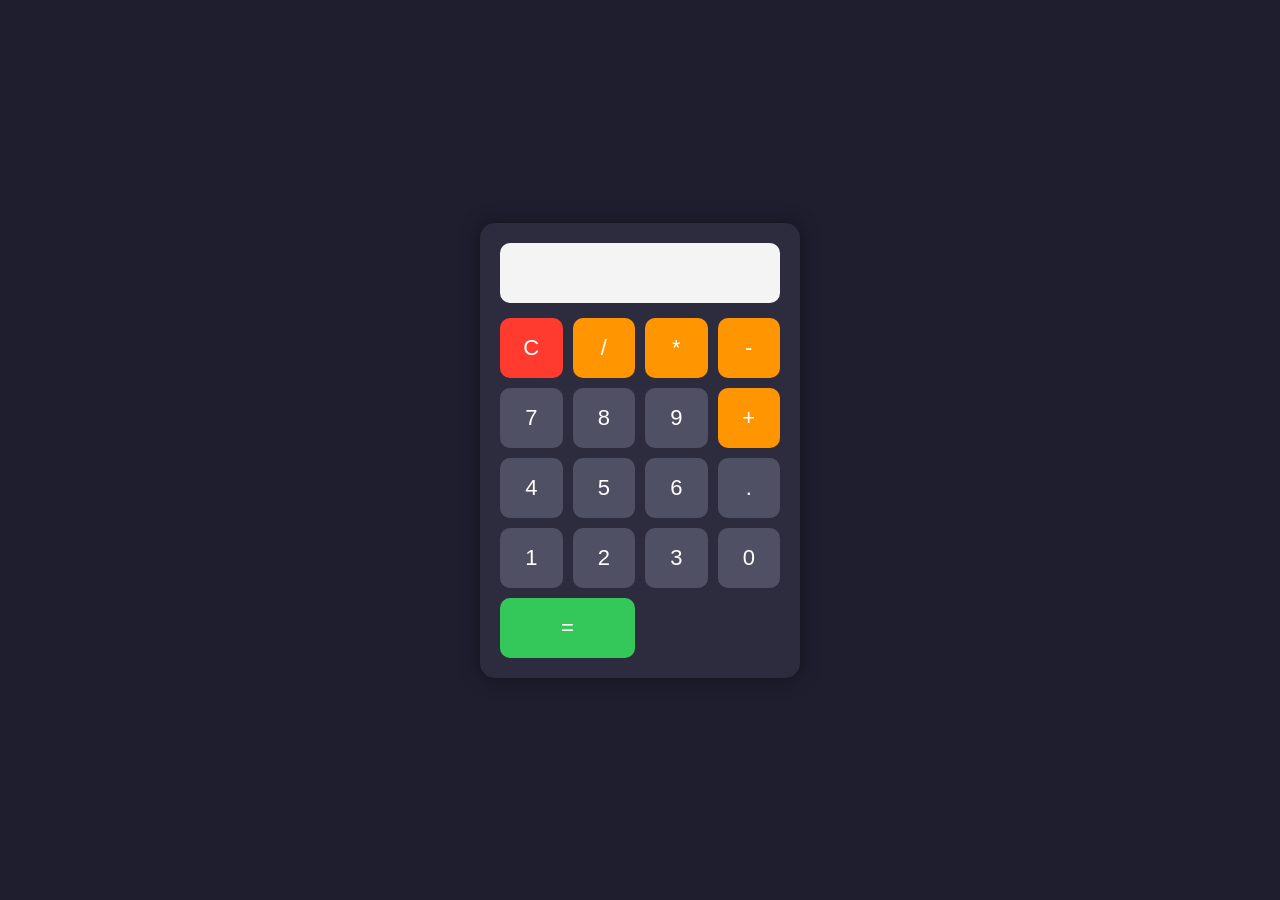
==== Html/Index.html @ 335467ae "cal" ====
<!DOCTYPE html>
<html lang="en">
<head>
  <meta charset="UTF-8" />
  <meta name="viewport" content="width=device-width, initial-scale=1.0"/>
  <title>Calculator</title>
   <link rel="stylesheet" href="css/index.css" />
  <style>
   
  </style>
</head>

<body>

  <div class="calculator">
    <input type="text" class="display" id="display" disabled>

    <div class="buttons">
      <button class="clear" onclick="clearDisplay()">C</button>
      <button class="operator" onclick="appendValue('/')">/</button>
      <button class="operator" onclick="appendValue('*')">*</button>
      <button class="operator" onclick="appendValue('-')">-</button>

      <button class="number" onclick="appendValue('7')">7</button>
      <button class="number" onclick="appendValue('8')">8</button>
      <button class="number" onclick="appendValue('9')">9</button>
      <button class="operator" onclick="appendValue('+')">+</button>

      <button class="number" onclick="appendValue('4')">4</button>
      <button class="number" onclick="appendValue('5')">5</button>
      <button class="number" onclick="appendValue('6')">6</button>
      <button class="number" onclick="appendValue('.')">.</button>

      <button class="number" onclick="appendValue('1')">1</button>
      <button class="number" onclick="appendValue('2')">2</button>
      <button class="number" onclick="appendValue('3')">3</button>
      <button class="number" onclick="appendValue('0')">0</button>

      <button class="equal" onclick="calculate()">=</button>
    </div>
  </div>

  <script>
    const display = document.getElementById("display");

    function appendValue(value){
      display.value += value;
    }

    function clearDisplay(){
      display.value = "";
    }

    function calculate(){
      try{
        display.value = eval(display.value);
      }
      catch{
        display.value = "Error";
      }
    }
  </script>

</body>
</html>
---- Html/css/index.css ----
.body, *{
      margin: 0;
      padding: 0;
      box-sizing: border-box;
      font-family: Arial, sans-serif;
    }

    body{
      height: 100vh;
      display: flex;
      justify-content: center;
      align-items: center;
      background: #1e1e2f;
    }

    .calculator{
      background: #2c2c3e;
      padding: 20px;
      border-radius: 15px;
      box-shadow: 0 0 20px rgba(0,0,0,0.4);
      width: 320px;
    }

    .display{
      width: 100%;
      height: 60px;
      border: none;
      outline: none;
      text-align: right;
      padding: 10px;
      font-size: 28px;
      border-radius: 10px;
      margin-bottom: 15px;
      background: #f4f4f4;
    }

    .buttons{
      display: grid;
      grid-template-columns: repeat(4, 1fr);
      gap: 10px;
    }

    button{
      height: 60px;
      border: none;
      border-radius: 10px;
      font-size: 22px;
      cursor: pointer;
      transition: 0.2s;
    }

    button:hover{
      transform: scale(1.05);
    }

    .operator{
      background: #ff9500;
      color: white;
    }

    .number{
      background: #505065;
      color: white;
    }

    .equal{
      background: #34c759;
      color: white;
      grid-column: span 2;
    }

    .clear{
      background: #ff3b30;
      color: white;
    }
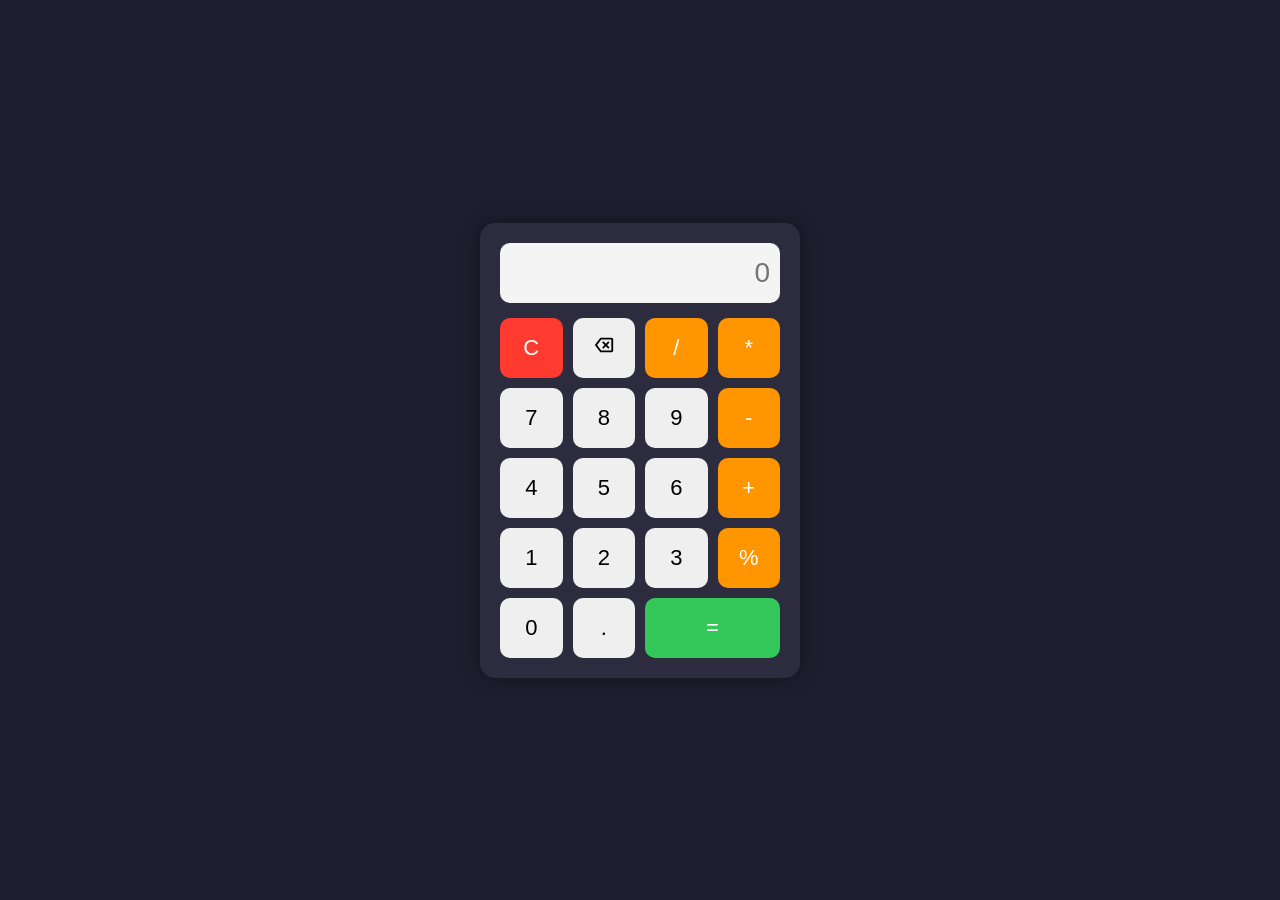
==== commit 3d4c7bbd: "cal" ====
--- a/Html/Index.html
+++ b/Html/Index.html
@@ -1,65 +1,49 @@
 <!DOCTYPE html>
 <html lang="en">
 <head>
-  <meta charset="UTF-8" />
-  <meta name="viewport" content="width=device-width, initial-scale=1.0"/>
-  <title>Calculator</title>
-   <link rel="stylesheet" href="css/index.css" />
-  <style>
-   
-  </style>
+  <meta charset="UTF-8">
+  <meta name="viewport" content="width=device-width, initial-scale=1.0">
+  <title>Simple Calculator</title>
+
+  <link rel="stylesheet" href="./css/index.css">
 </head>
-
 <body>
 
   <div class="calculator">
-    <input type="text" class="display" id="display" disabled>
+
+    <input type="text" class="display" placeholder="0">
 
     <div class="buttons">
-      <button class="clear" onclick="clearDisplay()">C</button>
-      <button class="operator" onclick="appendValue('/')">/</button>
-      <button class="operator" onclick="appendValue('*')">*</button>
-      <button class="operator" onclick="appendValue('-')">-</button>
+      <button class="clear">C</button>
+      <button><svg xmlns="http://www.w3.org/2000/svg" width="1em" height="1em" viewBox="0 0 24 24">
+	<path d="M0 0h24v24H0z" fill="none" />
+	<path fill="currentColor" d="m11.4 16l2.6-2.6l2.6 2.6l1.4-1.4l-2.6-2.6L18 9.4L16.6 8L14 10.6L11.4 8L10 9.4l2.6 2.6l-2.6 2.6zM9 20q-.475 0-.9-.213t-.7-.587L2 12l5.4-7.2q.275-.375.7-.587T9 4h11q.825 0 1.413.587T22 6v12q0 .825-.587 1.413T20 20zm-4.5-8L9 18h11V6H9zm10 0" />
+</svg>
+</button>
+      <button class="operator">/</button>
+      <button class="operator">*</button>
+      
+      <button>7</button>
+      <button>8</button>
+      <button>9</button>
+      <button class="operator">-</button>
+      
+      <button>4</button>
+      <button>5</button>
+      <button>6</button>
+      <button class="operator">+</button>
+      
+      <button>1</button>
+      <button>2</button>
+      <button>3</button>
+      <button class ="operator">%</button>
+      
+      <button class="zero">0</button>
+      <button>.</button>
+      <button class="equal">=</button>
+    </div>
 
-      <button class="number" onclick="appendValue('7')">7</button>
-      <button class="number" onclick="appendValue('8')">8</button>
-      <button class="number" onclick="appendValue('9')">9</button>
-      <button class="operator" onclick="appendValue('+')">+</button>
-
-      <button class="number" onclick="appendValue('4')">4</button>
-      <button class="number" onclick="appendValue('5')">5</button>
-      <button class="number" onclick="appendValue('6')">6</button>
-      <button class="number" onclick="appendValue('.')">.</button>
-
-      <button class="number" onclick="appendValue('1')">1</button>
-      <button class="number" onclick="appendValue('2')">2</button>
-      <button class="number" onclick="appendValue('3')">3</button>
-      <button class="number" onclick="appendValue('0')">0</button>
-
-      <button class="equal" onclick="calculate()">=</button>
-    </div>
   </div>
-
-  <script>
-    const display = document.getElementById("display");
-
-    function appendValue(value){
-      display.value += value;
-    }
-
-    function clearDisplay(){
-      display.value = "";
-    }
-
-    function calculate(){
-      try{
-        display.value = eval(display.value);
-      }
-      catch{
-        display.value = "Error";
-      }
-    }
-  </script>
-
+<script src="./js/index.js"></script>
 </body>
 </html>
